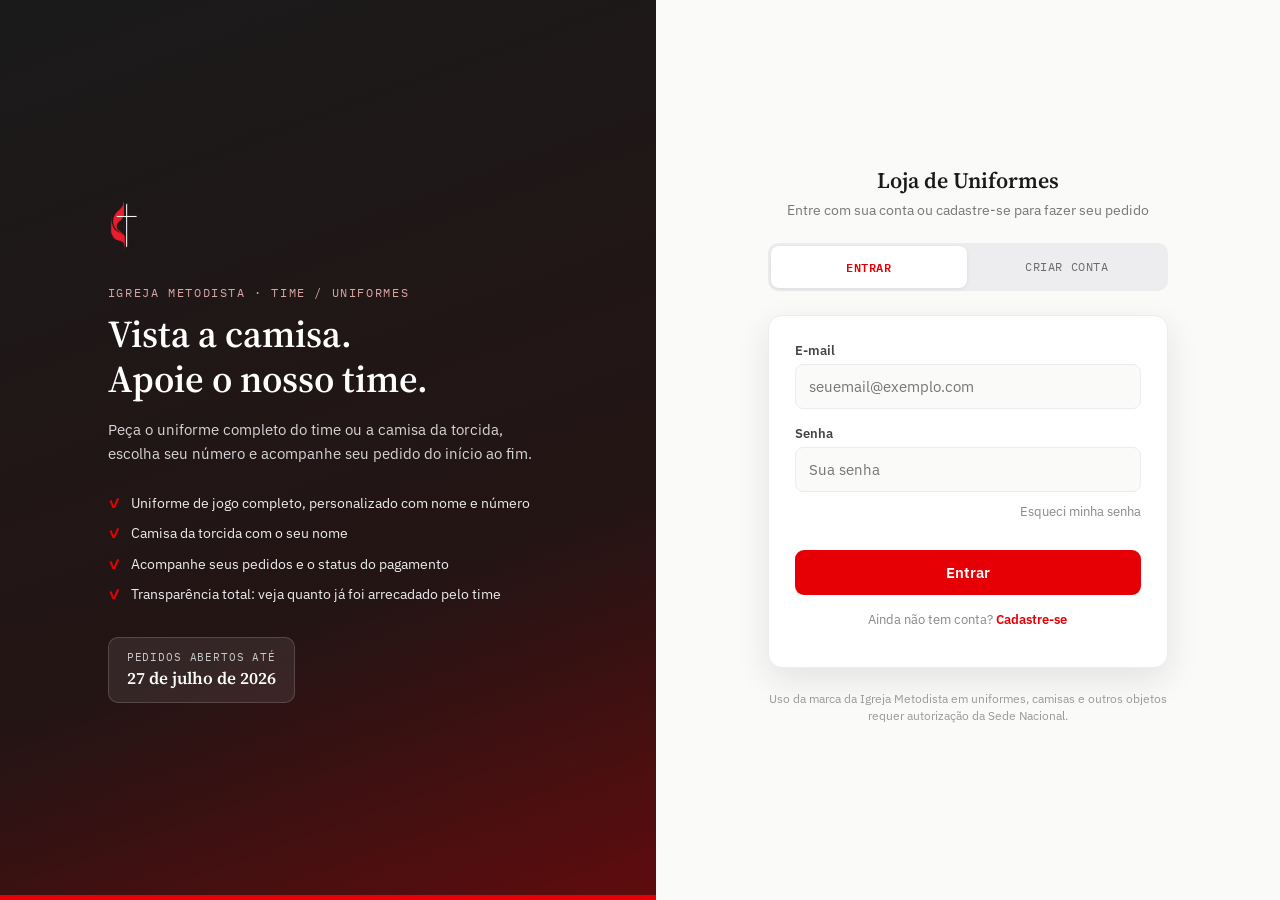
==== index.html @ f26759cf "Add professional login/signup page with Supabase auth backend Starts the redesign of the uniform ord" ====
<!doctype html>
<html lang="pt-BR">
<head>
<meta charset="UTF-8">
<meta name="viewport" content="width=device-width, initial-scale=1.0">
<title>Igreja Metodista · Loja de Uniformes</title>
<link rel="icon" type="image/png" href="assets/img/logo.png">

<link rel="preconnect" href="https://fonts.googleapis.com">
<link rel="preconnect" href="https://fonts.gstatic.com" crossorigin>
<link href="https://fonts.googleapis.com/css2?family=Source+Serif+4:opsz,wght@8..60,500;8..60,600;8..60,700&family=IBM+Plex+Sans:wght@400;500;600;700&family=IBM+Plex+Mono:wght@500;600&display=swap" rel="stylesheet">
<link rel="stylesheet" href="assets/css/styles.css">
</head>
<body>

<div class="auth-page">
  <aside class="auth-brand">
    <div class="auth-brand-inner">
      <img src="assets/img/logo.png" alt="Igreja Metodista" class="auth-logo">
      <p class="eyebrow">Igreja Metodista · Time / Uniformes</p>
      <h1>Vista a camisa.<br>Apoie o nosso time.</h1>
      <p class="auth-brand-sub">Peça o uniforme completo do time ou a camisa da torcida, escolha seu número e acompanhe seu pedido do início ao fim.</p>
      <ul class="auth-highlights">
        <li>Uniforme de jogo completo, personalizado com nome e número</li>
        <li>Camisa da torcida com o seu nome</li>
        <li>Acompanhe seus pedidos e o status do pagamento</li>
        <li>Transparência total: veja quanto já foi arrecadado pelo time</li>
      </ul>
      <div class="auth-deadline">
        <span class="deadline-label">Pedidos abertos até</span>
        <span class="deadline-date">27 de julho de 2026</span>
      </div>
    </div>
  </aside>

  <main class="auth-form-side">
    <div class="auth-card">
      <div class="auth-card-header">
        <img src="assets/img/logo.png" alt="Igreja Metodista" class="mobile-logo">
        <h2>Loja de Uniformes</h2>
        <p>Entre com sua conta ou cadastre-se para fazer seu pedido</p>
      </div>

      <div class="auth-tabs">
        <button class="auth-tab active" data-tab="login" type="button">Entrar</button>
        <button class="auth-tab" data-tab="cadastro" type="button">Criar conta</button>
      </div>

      <!-- LOGIN -->
      <form class="auth-form active" id="form-login" novalidate>
        <div class="field">
          <label for="login-email">E-mail</label>
          <input type="email" id="login-email" placeholder="seuemail@exemplo.com" autocomplete="email" required>
        </div>
        <div class="field">
          <label for="login-senha">Senha</label>
          <input type="password" id="login-senha" placeholder="Sua senha" autocomplete="current-password" required>
        </div>
        <div class="auth-form-forgot">
          <a id="link-esqueci-senha">Esqueci minha senha</a>
        </div>
        <div class="field-error" id="login-error"></div>
        <button type="submit" class="btn btn-primary" id="btn-login">Entrar</button>
        <p class="auth-form-alt">Ainda não tem conta? <a data-tab="cadastro">Cadastre-se</a></p>
      </form>

      <!-- CADASTRO -->
      <form class="auth-form" id="form-cadastro" novalidate>
        <div class="field">
          <label for="cad-nome">Nome completo</label>
          <input type="text" id="cad-nome" placeholder="Como podemos te chamar" autocomplete="name" required>
        </div>
        <div class="field">
          <label for="cad-telefone">WhatsApp / Contato</label>
          <input type="text" id="cad-telefone" placeholder="(31) 90000-0000" autocomplete="tel" required>
        </div>
        <div class="field">
          <label for="cad-email">E-mail</label>
          <input type="email" id="cad-email" placeholder="seuemail@exemplo.com" autocomplete="email" required>
        </div>
        <div class="field">
          <label for="cad-senha">Senha <span class="hint">mínimo de 6 caracteres</span></label>
          <input type="password" id="cad-senha" placeholder="Crie uma senha" autocomplete="new-password" required minlength="6">
        </div>
        <div class="field-error" id="cadastro-error"></div>
        <button type="submit" class="btn btn-primary" id="btn-cadastro">Criar conta</button>
        <p class="auth-form-alt">Já tem conta? <a data-tab="login">Entrar</a></p>
      </form>

      <p class="auth-footnote">Uso da marca da Igreja Metodista em uniformes, camisas e outros objetos requer autorização da Sede Nacional.</p>
    </div>
  </main>
</div>

<div class="toast" id="toast"></div>

<script src="assets/js/vendor/supabase.js"></script>
<script src="assets/js/supabase-client.js"></script>
<script src="assets/js/auth.js"></script>
</body>
</html>
---- assets/css/styles.css ----
/* =========================================================
   Igreja Metodista · Loja de Uniformes
   Design tokens shared by every page of the site
   ========================================================= */
:root{
  --red:#E60005;
  --red-dark:#B50004;
  --ink:#1A1A1A;
  --gray:#B0AFB5;
  --gray-light:#EDEDEF;
  --paper:#FAFAF9;
  --white:#FFFFFF;
  --success:#2F7D4F;
  --success-bg:#E6F3EB;
  --amber:#B9760A;
  --amber-bg:#FBF0DE;
  --danger-bg:#FBEAE9;
  --font-display:'Source Serif 4', serif;
  --font-body:'IBM Plex Sans', sans-serif;
  --font-mono:'IBM Plex Mono', monospace;
  --shadow-card:0 12px 32px rgba(26,26,26,.10);
}

*{box-sizing:border-box;}
html,body{height:100%;}
body{
  margin:0;
  background:var(--paper);
  color:var(--ink);
  font-family:var(--font-body);
  -webkit-font-smoothing:antialiased;
}
a{color:inherit;}
button{font-family:inherit;}

/* ---------- generic buttons ---------- */
.btn{font-family:var(--font-body);font-weight:600;font-size:14.5px;border:none;border-radius:9px;padding:13px 20px;cursor:pointer;transition:.15s;}
.btn-primary{background:var(--red);color:var(--white);width:100%;}
.btn-primary:hover{background:var(--red-dark);}
.btn-primary:disabled{background:var(--gray);cursor:not-allowed;}
.btn-outline{background:var(--white);color:var(--red);border:1.5px solid var(--red);width:100%;}
.btn-outline:hover{background:#FFF7F7;}
.btn-ghost{background:transparent;color:#666;border:1.5px solid var(--gray-light);}
.btn-ghost:hover{border-color:var(--gray);}

/* ---------- form fields ---------- */
.field{margin-bottom:16px;}
.field label{display:block;font-size:12.5px;font-weight:600;margin-bottom:6px;color:#444;}
.field .hint{font-weight:400;color:#999;font-size:11.5px;}
.field input,.field select{width:100%;padding:12px 13px;border:1.5px solid var(--gray-light);border-radius:8px;font-family:var(--font-body);font-size:14.5px;background:var(--paper);color:var(--ink);}
.field input:focus,.field select:focus{outline:none;border-color:var(--red);background:var(--white);}
.field-error{font-size:12px;color:var(--red-dark);margin-top:6px;min-height:14px;}

/* ---------- toast ---------- */
.toast{position:fixed;bottom:20px;left:50%;transform:translateX(-50%);background:var(--ink);color:#fff;padding:11px 20px;border-radius:30px;font-size:13.5px;opacity:0;pointer-events:none;transition:.25s;z-index:50;max-width:85%;text-align:center;box-shadow:0 8px 24px rgba(0,0,0,.25);}
.toast.show{opacity:1;transform:translateX(-50%) translateY(-4px);}
.toast.error{background:var(--red-dark);}

/* =========================================================
   Auth page (login / cadastro)
   ========================================================= */
.auth-page{min-height:100vh;display:grid;grid-template-columns:1.05fr 1fr;}
@media(max-width:900px){.auth-page{grid-template-columns:1fr;}}

.auth-brand{
  background:linear-gradient(160deg,var(--ink) 0%,#241414 65%,var(--red-dark) 150%);
  color:var(--white);
  padding:56px 48px;
  display:flex;
  align-items:center;
  position:relative;
  overflow:hidden;
}
.auth-brand::after{content:"";position:absolute;left:0;right:0;bottom:0;height:5px;background:var(--red);}
.auth-brand-inner{max-width:440px;margin:0 auto;position:relative;z-index:1;}
.auth-logo{height:56px;width:auto;margin-bottom:28px;}
.eyebrow{font-family:var(--font-mono);font-size:11.5px;letter-spacing:.14em;text-transform:uppercase;color:#D9A5A5;margin:0 0 12px;}
.auth-brand-inner h1{font-family:var(--font-display);font-weight:600;font-size:38px;line-height:1.18;margin:0 0 16px;}
.auth-brand-sub{color:#D6D5D8;font-size:15px;line-height:1.6;margin:0 0 28px;}
.auth-highlights{list-style:none;margin:0 0 32px;padding:0;display:flex;flex-direction:column;gap:11px;}
.auth-highlights li{font-size:14px;color:#EDEDEF;display:flex;gap:10px;line-height:1.4;}
.auth-highlights li::before{content:"✓";color:var(--red);font-weight:700;flex-shrink:0;}
.auth-deadline{display:inline-flex;flex-direction:column;gap:2px;background:rgba(255,255,255,.08);border:1px solid rgba(255,255,255,.16);border-radius:10px;padding:12px 18px;}
.deadline-label{font-family:var(--font-mono);font-size:10.5px;text-transform:uppercase;letter-spacing:.08em;color:#C9C9CC;}
.deadline-date{font-family:var(--font-display);font-size:17px;font-weight:600;color:var(--white);}

.auth-form-side{display:flex;align-items:center;justify-content:center;padding:48px 24px;background:var(--paper);}
.auth-card{width:100%;max-width:400px;}
.auth-card-header{margin-bottom:24px;text-align:center;}
.auth-card-header .mobile-logo{display:none;height:40px;margin-bottom:16px;}
@media(max-width:900px){.auth-card-header .mobile-logo{display:inline-block;}}
.auth-card-header h2{font-family:var(--font-display);font-weight:600;font-size:22px;margin:0 0 6px;}
.auth-card-header p{font-size:13.5px;color:#777;margin:0;}

.auth-tabs{display:flex;gap:2px;background:var(--gray-light);border-radius:10px;padding:3px;margin-bottom:24px;}
.auth-tab{flex:1;padding:11px 6px;text-align:center;font-family:var(--font-mono);font-size:11.5px;letter-spacing:.05em;text-transform:uppercase;background:transparent;border:none;cursor:pointer;color:#6b6b6f;border-radius:8px;transition:.15s;}
.auth-tab.active{color:var(--red);background:var(--white);font-weight:600;box-shadow:0 1px 4px rgba(0,0,0,.08);}
.auth-tab:hover:not(.active){color:var(--ink);}

.auth-form{display:none;background:var(--white);border:1px solid var(--gray-light);border-radius:14px;padding:26px;box-shadow:var(--shadow-card);}
.auth-form.active{display:block;}
.auth-form-alt{text-align:center;font-size:13px;color:#888;margin-top:16px;}
.auth-form-alt a{color:var(--red);font-weight:600;text-decoration:none;cursor:pointer;}
.auth-form-alt a:hover{text-decoration:underline;}
.auth-form-forgot{text-align:right;margin:-8px 0 16px;}
.auth-form-forgot a{font-size:12.5px;color:#888;text-decoration:none;cursor:pointer;}
.auth-form-forgot a:hover{color:var(--red-dark);text-decoration:underline;}

.auth-footnote{font-size:11.5px;color:#999;text-align:center;margin-top:22px;line-height:1.5;}

/* =========================================================
   Simple protected pages (placeholder dashboard etc.)
   ========================================================= */
.site-header{background:var(--ink);color:var(--white);padding:0 24px;position:relative;}
.site-header::after{content:"";position:absolute;left:0;right:0;bottom:0;height:4px;background:var(--red);}
.site-header-row{max-width:960px;margin:0 auto;display:flex;align-items:center;justify-content:space-between;gap:16px;padding:16px 0;}
.site-header-brand{display:flex;align-items:center;gap:12px;}
.site-header-brand img{height:36px;width:auto;}
.site-header-brand .name{font-family:var(--font-display);font-weight:600;font-size:16px;}
.site-header-user{display:flex;align-items:center;gap:14px;font-size:13px;color:#C9C9CC;}
.site-header-user .btn-ghost{color:#eee;border-color:rgba(255,255,255,.25);padding:8px 14px;font-size:12.5px;}
.site-header-user .btn-ghost:hover{border-color:rgba(255,255,255,.55);}

.site-main{max-width:960px;margin:0 auto;padding:40px 24px 64px;}
.card{background:var(--white);border:1px solid var(--gray-light);border-radius:12px;padding:24px;box-shadow:var(--shadow-card);}
.placeholder-title{font-family:var(--font-display);font-weight:600;font-size:24px;margin:0 0 10px;}
.placeholder-text{color:#666;font-size:14.5px;line-height:1.6;}
.badge-admin{display:inline-block;font-family:var(--font-mono);font-size:10.5px;text-transform:uppercase;letter-spacing:.06em;background:var(--danger-bg);color:var(--red-dark);border-radius:20px;padding:3px 10px;margin-left:8px;}
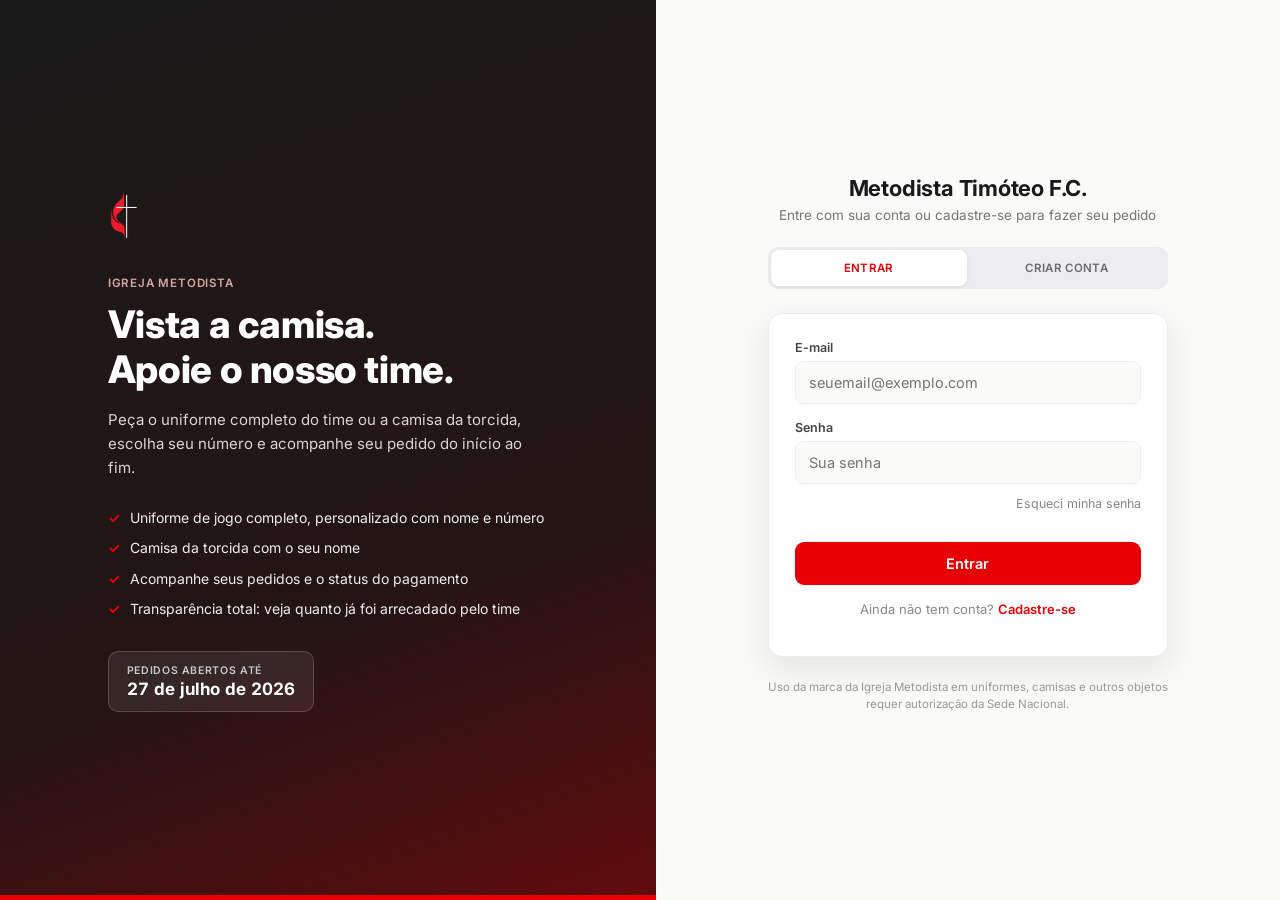
==== commit 34a519d2: "Rebrand to Metodista Timóteo F.C., switch to Inter typography, improve mobile UX Replaces the Source" ====
--- a/index.html
+++ b/index.html
@@ -3,12 +3,12 @@
 <head>
 <meta charset="UTF-8">
 <meta name="viewport" content="width=device-width, initial-scale=1.0">
-<title>Igreja Metodista · Loja de Uniformes</title>
+<title>Metodista Timóteo F.C.</title>
 <link rel="icon" type="image/png" href="assets/img/logo.png">
 
 <link rel="preconnect" href="https://fonts.googleapis.com">
 <link rel="preconnect" href="https://fonts.gstatic.com" crossorigin>
-<link href="https://fonts.googleapis.com/css2?family=Source+Serif+4:opsz,wght@8..60,500;8..60,600;8..60,700&family=IBM+Plex+Sans:wght@400;500;600;700&family=IBM+Plex+Mono:wght@500;600&display=swap" rel="stylesheet">
+<link href="https://fonts.googleapis.com/css2?family=Inter:wght@400;500;600;700;800&display=swap" rel="stylesheet">
 <link rel="stylesheet" href="assets/css/styles.css">
 </head>
 <body>
@@ -17,7 +17,7 @@
   <aside class="auth-brand">
     <div class="auth-brand-inner">
       <img src="assets/img/logo.png" alt="Igreja Metodista" class="auth-logo">
-      <p class="eyebrow">Igreja Metodista · Time / Uniformes</p>
+      <p class="eyebrow">Igreja Metodista</p>
       <h1>Vista a camisa.<br>Apoie o nosso time.</h1>
       <p class="auth-brand-sub">Peça o uniforme completo do time ou a camisa da torcida, escolha seu número e acompanhe seu pedido do início ao fim.</p>
       <ul class="auth-highlights">
@@ -37,7 +37,7 @@
     <div class="auth-card">
       <div class="auth-card-header">
         <img src="assets/img/logo.png" alt="Igreja Metodista" class="mobile-logo">
-        <h2>Loja de Uniformes</h2>
+        <h2>Metodista Timóteo F.C.</h2>
         <p>Entre com sua conta ou cadastre-se para fazer seu pedido</p>
       </div>
 
--- a/assets/css/styles.css
+++ b/assets/css/styles.css
@@ -15,9 +15,9 @@
   --amber:#B9760A;
   --amber-bg:#FBF0DE;
   --danger-bg:#FBEAE9;
-  --font-display:'Source Serif 4', serif;
-  --font-body:'IBM Plex Sans', sans-serif;
-  --font-mono:'IBM Plex Mono', monospace;
+  --font-display:'Inter', -apple-system, 'Segoe UI', sans-serif;
+  --font-body:'Inter', -apple-system, 'Segoe UI', sans-serif;
+  --font-mono:'Inter', -apple-system, 'Segoe UI', sans-serif;
   --shadow-card:0 12px 32px rgba(26,26,26,.10);
 }
 
@@ -29,9 +29,15 @@
   color:var(--ink);
   font-family:var(--font-body);
   -webkit-font-smoothing:antialiased;
+  -moz-osx-font-smoothing:grayscale;
+  text-rendering:optimizeLegibility;
 }
 a{color:inherit;}
 button{font-family:inherit;}
+
+/* números (valores, datas) alinhados de forma tabular — leitura mais limpa
+   em quantias financeiras do que uma fonte monoespaçada decorativa */
+.tabular-nums{font-variant-numeric:tabular-nums;}
 
 /* ---------- generic buttons ---------- */
 .btn{font-family:var(--font-body);font-weight:600;font-size:14.5px;border:none;border-radius:9px;padding:13px 20px;cursor:pointer;transition:.15s;}
@@ -60,7 +66,14 @@
    Auth page (login / cadastro)
    ========================================================= */
 .auth-page{min-height:100vh;display:grid;grid-template-columns:1.05fr 1fr;}
-@media(max-width:900px){.auth-page{grid-template-columns:1fr;}}
+@media(max-width:900px){
+  .auth-page{grid-template-columns:1fr;}
+  /* no celular, o formulário é a prioridade: aparece antes do bloco de marca */
+  .auth-form-side{order:1;padding:28px 18px 12px;}
+  .auth-brand{order:2;padding:32px 22px 40px;}
+  .auth-brand-inner h1{font-size:26px;}
+  .auth-highlights{margin-bottom:22px;}
+}
 
 .auth-brand{
   background:linear-gradient(160deg,var(--ink) 0%,#241414 65%,var(--red-dark) 150%);
@@ -74,26 +87,26 @@
 .auth-brand::after{content:"";position:absolute;left:0;right:0;bottom:0;height:5px;background:var(--red);}
 .auth-brand-inner{max-width:440px;margin:0 auto;position:relative;z-index:1;}
 .auth-logo{height:56px;width:auto;margin-bottom:28px;}
-.eyebrow{font-family:var(--font-mono);font-size:11.5px;letter-spacing:.14em;text-transform:uppercase;color:#D9A5A5;margin:0 0 12px;}
-.auth-brand-inner h1{font-family:var(--font-display);font-weight:600;font-size:38px;line-height:1.18;margin:0 0 16px;}
+.eyebrow{font-family:var(--font-mono);font-weight:600;font-size:11.5px;letter-spacing:.07em;text-transform:uppercase;color:#D9A5A5;margin:0 0 12px;}
+.auth-brand-inner h1{font-family:var(--font-display);font-weight:800;letter-spacing:-.01em;font-size:38px;line-height:1.18;margin:0 0 16px;}
 .auth-brand-sub{color:#D6D5D8;font-size:15px;line-height:1.6;margin:0 0 28px;}
 .auth-highlights{list-style:none;margin:0 0 32px;padding:0;display:flex;flex-direction:column;gap:11px;}
 .auth-highlights li{font-size:14px;color:#EDEDEF;display:flex;gap:10px;line-height:1.4;}
 .auth-highlights li::before{content:"✓";color:var(--red);font-weight:700;flex-shrink:0;}
 .auth-deadline{display:inline-flex;flex-direction:column;gap:2px;background:rgba(255,255,255,.08);border:1px solid rgba(255,255,255,.16);border-radius:10px;padding:12px 18px;}
-.deadline-label{font-family:var(--font-mono);font-size:10.5px;text-transform:uppercase;letter-spacing:.08em;color:#C9C9CC;}
-.deadline-date{font-family:var(--font-display);font-size:17px;font-weight:600;color:var(--white);}
+.deadline-label{font-family:var(--font-mono);font-weight:600;font-size:10.5px;text-transform:uppercase;letter-spacing:.06em;color:#C9C9CC;}
+.deadline-date{font-family:var(--font-display);font-variant-numeric:tabular-nums;font-size:17px;font-weight:700;color:var(--white);}
 
 .auth-form-side{display:flex;align-items:center;justify-content:center;padding:48px 24px;background:var(--paper);}
 .auth-card{width:100%;max-width:400px;}
 .auth-card-header{margin-bottom:24px;text-align:center;}
 .auth-card-header .mobile-logo{display:none;height:40px;margin-bottom:16px;}
 @media(max-width:900px){.auth-card-header .mobile-logo{display:inline-block;}}
-.auth-card-header h2{font-family:var(--font-display);font-weight:600;font-size:22px;margin:0 0 6px;}
+.auth-card-header h2{font-family:var(--font-display);font-weight:700;letter-spacing:-.01em;font-size:22px;margin:0 0 6px;}
 .auth-card-header p{font-size:13.5px;color:#777;margin:0;}
 
 .auth-tabs{display:flex;gap:2px;background:var(--gray-light);border-radius:10px;padding:3px;margin-bottom:24px;}
-.auth-tab{flex:1;padding:11px 6px;text-align:center;font-family:var(--font-mono);font-size:11.5px;letter-spacing:.05em;text-transform:uppercase;background:transparent;border:none;cursor:pointer;color:#6b6b6f;border-radius:8px;transition:.15s;}
+.auth-tab{flex:1;padding:11px 6px;text-align:center;font-family:var(--font-mono);font-weight:600;font-size:11.5px;letter-spacing:.03em;text-transform:uppercase;background:transparent;border:none;cursor:pointer;color:#6b6b6f;border-radius:8px;transition:.15s;}
 .auth-tab.active{color:var(--red);background:var(--white);font-weight:600;box-shadow:0 1px 4px rgba(0,0,0,.08);}
 .auth-tab:hover:not(.active){color:var(--ink);}
 
@@ -114,15 +127,177 @@
 .site-header{background:var(--ink);color:var(--white);padding:0 24px;position:relative;}
 .site-header::after{content:"";position:absolute;left:0;right:0;bottom:0;height:4px;background:var(--red);}
 .site-header-row{max-width:960px;margin:0 auto;display:flex;align-items:center;justify-content:space-between;gap:16px;padding:16px 0;}
-.site-header-brand{display:flex;align-items:center;gap:12px;}
-.site-header-brand img{height:36px;width:auto;}
-.site-header-brand .name{font-family:var(--font-display);font-weight:600;font-size:16px;}
-.site-header-user{display:flex;align-items:center;gap:14px;font-size:13px;color:#C9C9CC;}
+.site-header-brand{display:flex;align-items:center;gap:12px;min-width:0;}
+.site-header-brand img{height:36px;width:auto;flex-shrink:0;}
+.site-header-brand .name{font-family:var(--font-display);font-weight:700;letter-spacing:-.01em;font-size:16px;white-space:nowrap;overflow:hidden;text-overflow:ellipsis;}
+.site-header-user{display:flex;align-items:center;gap:14px;font-size:13px;color:#C9C9CC;flex-shrink:0;}
 .site-header-user .btn-ghost{color:#eee;border-color:rgba(255,255,255,.25);padding:8px 14px;font-size:12.5px;}
 .site-header-user .btn-ghost:hover{border-color:rgba(255,255,255,.55);}
 
 .site-main{max-width:960px;margin:0 auto;padding:40px 24px 64px;}
 .card{background:var(--white);border:1px solid var(--gray-light);border-radius:12px;padding:24px;box-shadow:var(--shadow-card);}
-.placeholder-title{font-family:var(--font-display);font-weight:600;font-size:24px;margin:0 0 10px;}
+.placeholder-title{font-family:var(--font-display);font-weight:700;letter-spacing:-.01em;font-size:24px;margin:0 0 10px;}
 .placeholder-text{color:#666;font-size:14.5px;line-height:1.6;}
-.badge-admin{display:inline-block;font-family:var(--font-mono);font-size:10.5px;text-transform:uppercase;letter-spacing:.06em;background:var(--danger-bg);color:var(--red-dark);border-radius:20px;padding:3px 10px;margin-left:8px;}
+.badge-admin{display:inline-block;font-family:var(--font-mono);font-weight:600;font-size:10.5px;text-transform:uppercase;letter-spacing:.05em;background:var(--danger-bg);color:var(--red-dark);border-radius:20px;padding:3px 10px;margin-left:8px;}
+
+.site-header-nav{display:flex;gap:4px;flex:1;padding-left:8px;}
+.site-header-nav a{font-family:var(--font-mono);font-weight:600;font-size:12px;letter-spacing:.03em;text-transform:uppercase;color:#B7B6BA;text-decoration:none;padding:8px 12px;border-radius:7px;transition:.15s;white-space:nowrap;}
+.site-header-nav a:hover{color:#fff;background:rgba(255,255,255,.06);}
+.site-header-nav a.active{color:#fff;background:rgba(230,0,5,.22);}
+
+/* mobile: linha de cima fica só marca + sair; navegação vira uma faixa
+   de abas rolável logo abaixo, em vez de espremer tudo numa linha só */
+@media(max-width:760px){
+  .site-header-row{flex-wrap:wrap;padding:12px 0 0;gap:10px;}
+  .site-header-user{gap:8px;}
+  .site-header-user #user-nome{display:none;}
+  .site-header-nav{
+    order:3;flex:0 0 100%;
+    padding:0;margin:2px -24px 0;padding-inline:24px;
+    overflow-x:auto;-webkit-overflow-scrolling:touch;
+    scrollbar-width:none;
+  }
+  .site-header-nav::-webkit-scrollbar{display:none;}
+  .site-header-nav a{padding:9px 12px;margin-bottom:10px;}
+  .site-main{padding:24px 16px 48px;}
+}
+
+/* =========================================================
+   Montar pedido
+   ========================================================= */
+.cutoff-banner{background:var(--danger-bg);border:1.5px solid #F3C9C7;color:var(--red-dark);border-radius:10px;padding:14px 18px;margin-bottom:20px;font-size:13.5px;line-height:1.5;}
+.cutoff-banner b{font-weight:700;}
+
+.products{display:grid;grid-template-columns:1fr 1fr;gap:14px;margin-bottom:20px;}
+@media(max-width:560px){.products{grid-template-columns:1fr;}}
+.product-card{background:var(--white);border:2px solid var(--gray-light);border-radius:12px;padding:16px;cursor:pointer;transition:.15s;position:relative;}
+.product-card:hover{border-color:var(--gray);}
+.product-card.selected{border-color:var(--red);background:#FFF7F7;}
+.product-card .p-name{font-family:var(--font-display);font-weight:700;font-size:16px;margin-bottom:4px;}
+.product-card .p-desc{font-size:12.5px;color:#777;margin-bottom:10px;line-height:1.4;}
+.product-card .p-price{font-family:var(--font-mono);font-variant-numeric:tabular-nums;font-weight:700;font-size:17px;color:var(--red);}
+.product-card .p-check{position:absolute;top:14px;right:14px;width:18px;height:18px;border-radius:50%;border:2px solid var(--gray-light);}
+.product-card.selected .p-check{border-color:var(--red);background:var(--red);box-shadow:inset 0 0 0 3px #fff;}
+
+.card-title{font-family:var(--font-display);font-weight:700;letter-spacing:-.005em;font-size:15px;margin:0 0 14px;}
+.row2{display:grid;grid-template-columns:1fr 1fr;gap:14px;}
+.row3{display:grid;grid-template-columns:1fr 1fr 1fr;gap:14px;}
+@media(max-width:560px){.row2,.row3{grid-template-columns:1fr;}}
+
+.num-grid{display:grid;grid-template-columns:repeat(10,1fr);gap:6px;max-height:220px;overflow-y:auto;padding:12px;background:var(--paper);border:1.5px solid var(--gray-light);border-radius:8px;}
+@media(max-width:560px){.num-grid{grid-template-columns:repeat(7,1fr);}}
+.num-btn{font-family:var(--font-mono);font-variant-numeric:tabular-nums;font-size:12px;font-weight:600;padding:9px 0;border-radius:6px;border:1.5px solid var(--gray-light);background:var(--white);cursor:pointer;text-align:center;color:#555;}
+.num-btn:hover:not(:disabled){border-color:var(--red);color:var(--red);}
+.num-btn.selected{background:var(--red);border-color:var(--red);color:#fff;}
+.num-btn:disabled{background:var(--gray-light);color:#bbb;text-decoration:line-through;cursor:not-allowed;}
+.num-legend{display:flex;gap:16px;margin-top:8px;font-size:11.5px;color:#888;flex-wrap:wrap;}
+.num-legend span{display:inline-flex;align-items:center;gap:5px;}
+.dot{width:9px;height:9px;border-radius:50%;display:inline-block;}
+.dot.livre{background:var(--white);border:1.5px solid var(--gray-light);}
+.dot.ocupado{background:var(--gray-light);}
+.dot.sel{background:var(--red);}
+
+.total-row{display:flex;justify-content:space-between;align-items:center;background:var(--paper);border-radius:8px;padding:12px 16px;margin:18px 0;flex-wrap:wrap;gap:6px;}
+.total-label{font-family:var(--font-mono);font-weight:600;font-size:11px;text-transform:uppercase;letter-spacing:.05em;color:#888;}
+.total-value{font-family:var(--font-display);font-variant-numeric:tabular-nums;font-weight:800;font-size:22px;color:var(--red);}
+
+.cart-item{display:flex;justify-content:space-between;align-items:center;padding:12px 0;border-bottom:1px solid var(--gray-light);gap:10px;flex-wrap:wrap;}
+.cart-item:last-child{border-bottom:none;}
+.cart-item-name{font-weight:600;font-size:14px;}
+.cart-item-meta{font-size:12px;color:#888;margin-top:2px;}
+.cart-item-price{font-family:var(--font-mono);font-variant-numeric:tabular-nums;font-size:13px;margin-right:12px;white-space:nowrap;}
+.cart-item-row{display:flex;align-items:center;}
+.remove-x{background:none;border:none;color:#bbb;cursor:pointer;font-size:18px;line-height:1;padding:2px 6px;}
+.remove-x:hover{color:var(--red-dark);}
+.cart-empty{text-align:center;color:#999;padding:24px;font-size:13.5px;}
+.cart-count{background:var(--red);color:#fff;border-radius:20px;font-size:10px;padding:1px 6px;margin-left:4px;}
+
+.payment-options{display:grid;grid-template-columns:1fr 1fr;gap:12px;margin-bottom:18px;}
+@media(max-width:560px){.payment-options{grid-template-columns:1fr;}}
+.payment-option{background:var(--white);border:2px solid var(--gray-light);border-radius:12px;padding:16px;cursor:pointer;transition:.15s;}
+.payment-option:hover{border-color:var(--gray);}
+.payment-option.selected{border-color:var(--red);background:#FFF7F7;}
+.payment-option .po-title{font-weight:600;font-size:14.5px;margin-bottom:4px;}
+.payment-option .po-desc{font-size:12px;color:#777;line-height:1.4;}
+.standby-note{background:var(--amber-bg);border:1.5px solid #EBD8AE;color:var(--amber);border-radius:10px;padding:14px 16px;font-size:13px;line-height:1.5;margin-top:16px;}
+
+.warn{font-size:12px;color:var(--red-dark);margin-top:6px;}
+.card + .card{margin-top:16px;}
+
+/* =========================================================
+   Meus pedidos
+   ========================================================= */
+.order-card{background:var(--white);border:1.5px solid var(--gray-light);border-radius:12px;margin-bottom:14px;padding:18px;box-shadow:var(--shadow-card);}
+.order-top{display:flex;justify-content:space-between;align-items:flex-start;gap:10px;margin-bottom:12px;flex-wrap:wrap;}
+.order-buyer{font-family:var(--font-display);font-weight:700;font-size:16px;}
+.order-meta{font-size:12.5px;color:#888;margin-top:3px;}
+.badge{font-family:var(--font-mono);font-weight:600;font-size:10.5px;text-transform:uppercase;letter-spacing:.04em;padding:5px 10px;border-radius:20px;white-space:nowrap;display:inline-block;}
+.badge.pago{background:var(--success-bg);color:var(--success);}
+.badge.parcial{background:var(--amber-bg);color:var(--amber);}
+.badge.standby{background:var(--amber-bg);color:var(--amber);}
+.badge.aguardando_pagamento{background:var(--amber-bg);color:var(--amber);}
+.badge.cancelado{background:var(--danger-bg);color:var(--red-dark);}
+.order-itens{background:var(--paper);border-radius:8px;padding:4px 14px;margin-bottom:12px;}
+.order-item-row{display:flex;justify-content:space-between;gap:10px;padding:9px 0;border-bottom:1px dashed var(--gray-light);font-size:13px;flex-wrap:wrap;}
+.order-item-row:last-child{border-bottom:none;}
+.order-item-tag{font-family:var(--font-mono);font-variant-numeric:tabular-nums;font-size:11px;color:var(--red);font-weight:700;white-space:nowrap;}
+.order-bottom{display:flex;justify-content:space-between;align-items:center;flex-wrap:wrap;gap:10px;}
+.order-value{font-family:var(--font-mono);font-variant-numeric:tabular-nums;font-size:14px;font-weight:600;}
+.order-note{font-size:12.5px;color:#888;margin-top:10px;line-height:1.5;}
+.order-note.danger{color:var(--red-dark);}
+.empty{text-align:center;padding:60px 20px;color:#999;}
+.empty-title{font-family:var(--font-display);font-weight:700;font-size:19px;color:#555;margin-bottom:8px;}
+
+/* =========================================================
+   Resumo de arrecadação
+   ========================================================= */
+.page-intro{margin:0 0 22px;color:#666;font-size:13.5px;line-height:1.6;max-width:640px;}
+.stat-grid{display:grid;grid-template-columns:repeat(4,1fr);gap:12px;margin-bottom:16px;}
+@media(max-width:720px){.stat-grid{grid-template-columns:repeat(2,1fr);}}
+@media(max-width:420px){.stat-grid{grid-template-columns:1fr;}}
+.stat{background:var(--white);border:1px solid var(--gray-light);border-radius:10px;padding:16px 18px;box-shadow:var(--shadow-card);}
+.stat-label{font-family:var(--font-mono);font-weight:600;font-size:10.5px;text-transform:uppercase;letter-spacing:.06em;color:#888;margin-bottom:8px;}
+.stat-value{font-family:var(--font-display);font-variant-numeric:tabular-nums;font-size:24px;font-weight:700;color:var(--ink);}
+.stat-value.red{color:var(--red-dark);}
+.stat-value.green{color:var(--success);}
+
+.progress-track{background:var(--gray-light);border-radius:20px;height:10px;overflow:hidden;margin-top:14px;}
+.progress-fill{background:linear-gradient(90deg,var(--red),var(--red-dark));height:100%;border-radius:20px;transition:width .4s ease;}
+
+.size-breakdown{display:flex;flex-wrap:wrap;gap:8px;}
+.size-chip{font-family:var(--font-mono);font-variant-numeric:tabular-nums;font-weight:600;font-size:12.5px;background:var(--paper);border:1.5px solid var(--gray-light);border-radius:20px;padding:7px 14px;display:flex;gap:6px;}
+.size-chip b{color:var(--red);}
+
+/* =========================================================
+   Painel admin
+   ========================================================= */
+.filters{display:flex;gap:10px;margin-bottom:16px;flex-wrap:wrap;}
+.filters input,.filters select{padding:10px 12px;border:1.5px solid var(--gray-light);border-radius:8px;font-size:13.5px;font-family:var(--font-body);background:var(--white);}
+.filters input{flex:1;min-width:220px;}
+.filters input:focus,.filters select:focus{outline:none;border-color:var(--red);}
+
+.toolbar{display:flex;justify-content:flex-end;gap:8px;margin-bottom:14px;}
+.btn-small{font-size:12px;padding:8px 14px;border-radius:6px;width:auto;}
+.icon-btn{background:none;border:none;cursor:pointer;font-size:12px;padding:8px 10px;border-radius:5px;color:#999;font-family:var(--font-body);}
+.icon-btn:hover{background:var(--gray-light);color:var(--ink);}
+
+.badge-select{font-family:var(--font-mono);font-weight:600;font-size:10.5px;text-transform:uppercase;letter-spacing:.04em;padding:7px 11px;border-radius:20px;border:none;cursor:pointer;}
+.badge-select.pago{background:var(--success-bg);color:var(--success);}
+.badge-select.parcial{background:var(--amber-bg);color:var(--amber);}
+.badge-select.standby{background:var(--amber-bg);color:var(--amber);}
+.badge-select.aguardando_pagamento{background:var(--amber-bg);color:var(--amber);}
+.badge-select.cancelado{background:var(--danger-bg);color:var(--red-dark);}
+
+.conflict-tag{font-family:var(--font-mono);font-weight:600;font-size:10px;text-transform:uppercase;background:var(--danger-bg);color:var(--red-dark);border-radius:5px;padding:2px 6px;margin-left:6px;}
+.valor-pago-edit{display:flex;gap:8px;align-items:center;margin-top:10px;flex-wrap:wrap;}
+.valor-pago-edit input{width:120px;padding:8px 10px;border:1.5px solid var(--gray-light);border-radius:7px;font-family:var(--font-mono);font-variant-numeric:tabular-nums;font-size:13px;}
+.admin-summary{font-size:12.5px;color:#888;margin-bottom:14px;}
+
+.order-actions{display:flex;gap:8px;flex-wrap:wrap;}
+
+@media(max-width:560px){
+  .filters{flex-direction:column;}
+  .filters input,.filters select{width:100%;min-width:0;}
+  .order-actions{width:100%;flex-direction:column;}
+  .order-actions > *{width:100%;text-align:center;}
+}
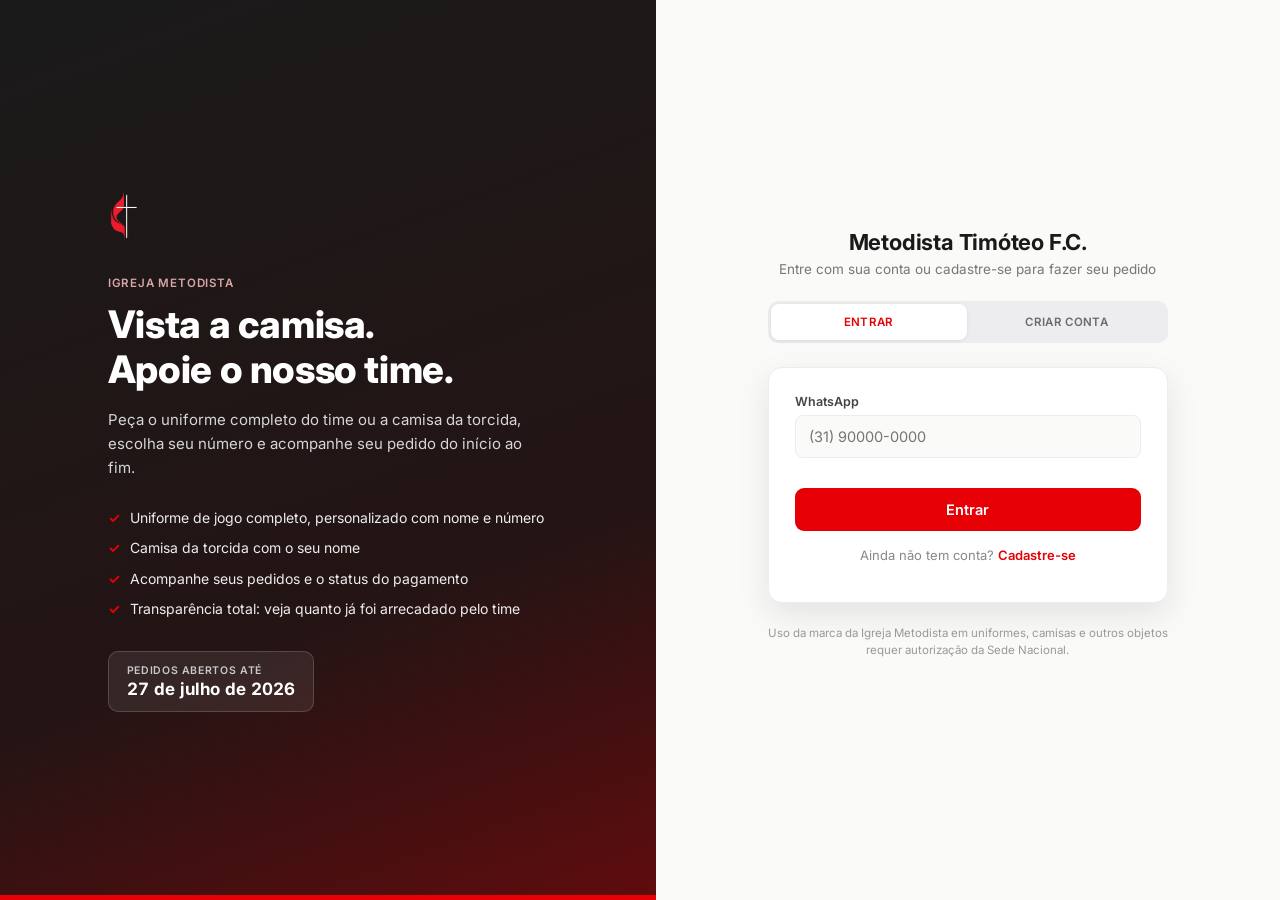
==== commit 1962869b: "Phone-only login, two-button product picker, floating cart drawer Auth: signup now only asks for ful" ====
--- a/index.html
+++ b/index.html
@@ -49,15 +49,8 @@
       <!-- LOGIN -->
       <form class="auth-form active" id="form-login" novalidate>
         <div class="field">
-          <label for="login-email">E-mail</label>
-          <input type="email" id="login-email" placeholder="seuemail@exemplo.com" autocomplete="email" required>
-        </div>
-        <div class="field">
-          <label for="login-senha">Senha</label>
-          <input type="password" id="login-senha" placeholder="Sua senha" autocomplete="current-password" required>
-        </div>
-        <div class="auth-form-forgot">
-          <a id="link-esqueci-senha">Esqueci minha senha</a>
+          <label for="login-telefone">WhatsApp</label>
+          <input type="tel" id="login-telefone" placeholder="(31) 90000-0000" autocomplete="tel" inputmode="tel" required>
         </div>
         <div class="field-error" id="login-error"></div>
         <button type="submit" class="btn btn-primary" id="btn-login">Entrar</button>
@@ -71,16 +64,8 @@
           <input type="text" id="cad-nome" placeholder="Como podemos te chamar" autocomplete="name" required>
         </div>
         <div class="field">
-          <label for="cad-telefone">WhatsApp / Contato</label>
-          <input type="text" id="cad-telefone" placeholder="(31) 90000-0000" autocomplete="tel" required>
-        </div>
-        <div class="field">
-          <label for="cad-email">E-mail</label>
-          <input type="email" id="cad-email" placeholder="seuemail@exemplo.com" autocomplete="email" required>
-        </div>
-        <div class="field">
-          <label for="cad-senha">Senha <span class="hint">mínimo de 6 caracteres</span></label>
-          <input type="password" id="cad-senha" placeholder="Crie uma senha" autocomplete="new-password" required minlength="6">
+          <label for="cad-telefone">WhatsApp</label>
+          <input type="tel" id="cad-telefone" placeholder="(31) 90000-0000" autocomplete="tel" inputmode="tel" required>
         </div>
         <div class="field-error" id="cadastro-error"></div>
         <button type="submit" class="btn btn-primary" id="btn-cadastro">Criar conta</button>
--- a/assets/css/styles.css
+++ b/assets/css/styles.css
@@ -68,9 +68,9 @@
 .auth-page{min-height:100vh;display:grid;grid-template-columns:1.05fr 1fr;}
 @media(max-width:900px){
   .auth-page{grid-template-columns:1fr;}
-  /* no celular, o formulário é a prioridade: aparece antes do bloco de marca */
-  .auth-form-side{order:1;padding:28px 18px 12px;}
-  .auth-brand{order:2;padding:32px 22px 40px;}
+  /* no celular, a mensagem de marca vem primeiro; o formulário aparece logo abaixo */
+  .auth-brand{order:1;padding:32px 22px 28px;}
+  .auth-form-side{order:2;padding:12px 18px 32px;}
   .auth-brand-inner h1{font-size:26px;}
   .auth-highlights{margin-bottom:22px;}
 }
@@ -301,3 +301,50 @@
   .order-actions{width:100%;flex-direction:column;}
   .order-actions > *{width:100%;text-align:center;}
 }
+
+/* =========================================================
+   Carrinho flutuante (botão + painel lateral)
+   ========================================================= */
+.cart-fab{
+  position:fixed;right:20px;bottom:20px;z-index:40;
+  width:58px;height:58px;border-radius:50%;
+  background:var(--red);color:#fff;border:none;cursor:pointer;
+  display:flex;align-items:center;justify-content:center;
+  box-shadow:0 10px 28px rgba(230,0,5,.4);
+  transition:.15s;
+}
+.cart-fab:hover{background:var(--red-dark);transform:translateY(-1px);}
+.cart-fab-count{
+  position:absolute;top:-4px;right:-4px;
+  background:var(--ink);color:#fff;font-family:var(--font-mono);font-weight:700;
+  font-size:11px;min-width:21px;height:21px;border-radius:11px;
+  align-items:center;justify-content:center;padding:0 5px;
+  border:2px solid var(--paper);
+}
+
+.drawer-overlay{
+  position:fixed;inset:0;background:rgba(20,15,15,.5);
+  opacity:0;pointer-events:none;transition:opacity .25s ease;z-index:45;
+}
+.drawer-overlay.open{opacity:1;pointer-events:auto;}
+
+.cart-drawer{
+  position:fixed;top:0;right:0;bottom:0;width:430px;max-width:92vw;
+  background:var(--paper);z-index:46;
+  box-shadow:-14px 0 36px rgba(0,0,0,.18);
+  transform:translateX(100%);transition:transform .3s cubic-bezier(.2,.7,.3,1);
+  display:flex;flex-direction:column;
+}
+.cart-drawer.open{transform:translateX(0);}
+.cart-drawer-header{
+  display:flex;align-items:center;justify-content:space-between;
+  padding:18px 22px;border-bottom:1px solid var(--gray-light);background:var(--white);flex-shrink:0;
+}
+.cart-drawer-header .icon-btn{font-size:22px;line-height:1;color:#999;padding:2px 8px;}
+.cart-drawer-body{padding:20px 22px 32px;overflow-y:auto;flex:1;}
+.cart-drawer .payment-options{grid-template-columns:1fr;}
+
+@media(max-width:560px){
+  .cart-drawer{width:100%;max-width:100%;}
+  .cart-fab{right:16px;bottom:16px;}
+}
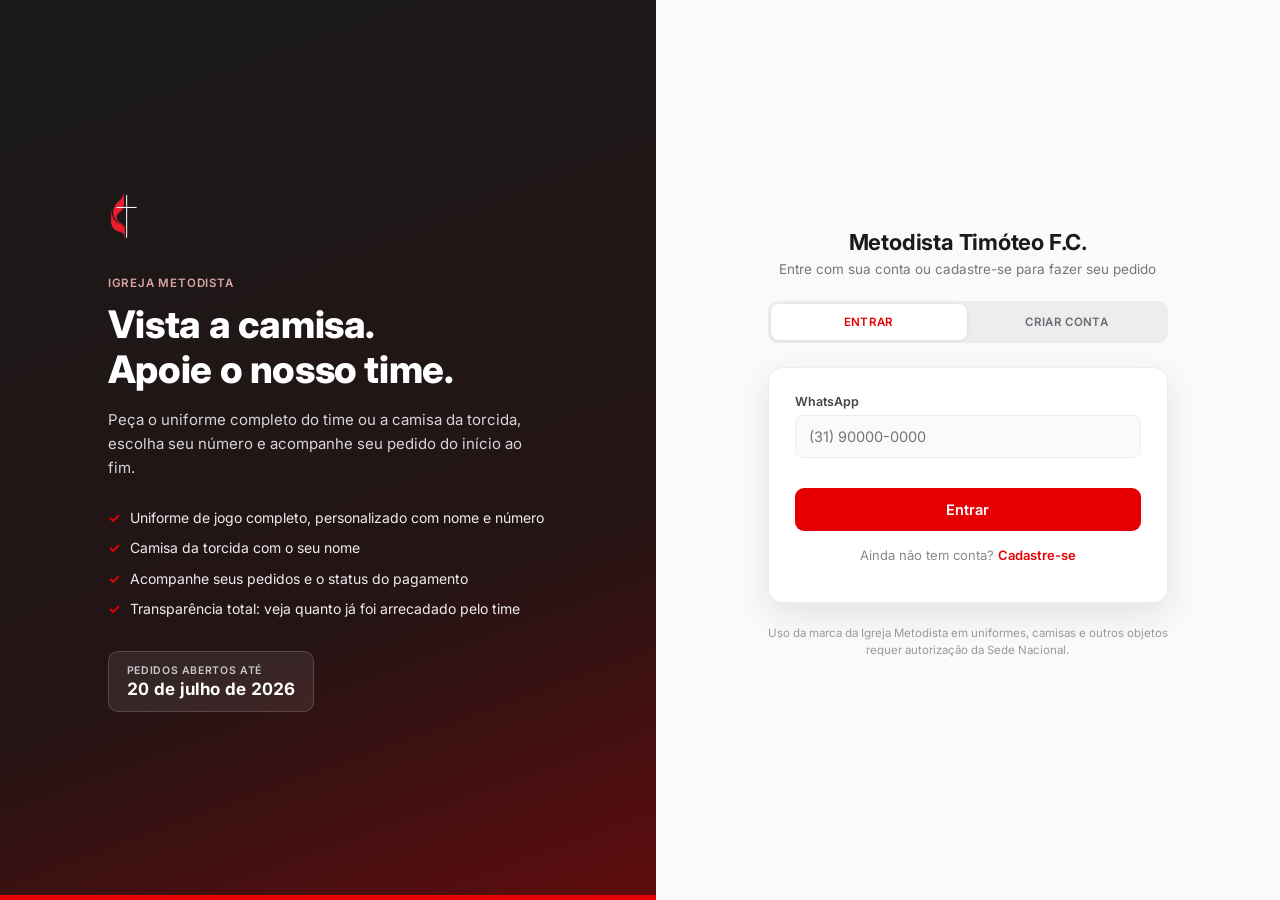
==== commit 2749c796: "Update index.html" ====
--- a/index.html
+++ b/index.html
@@ -28,7 +28,7 @@
       </ul>
       <div class="auth-deadline">
         <span class="deadline-label">Pedidos abertos até</span>
-        <span class="deadline-date">27 de julho de 2026</span>
+        <span class="deadline-date">20 de julho de 2026</span>
       </div>
     </div>
   </aside>
